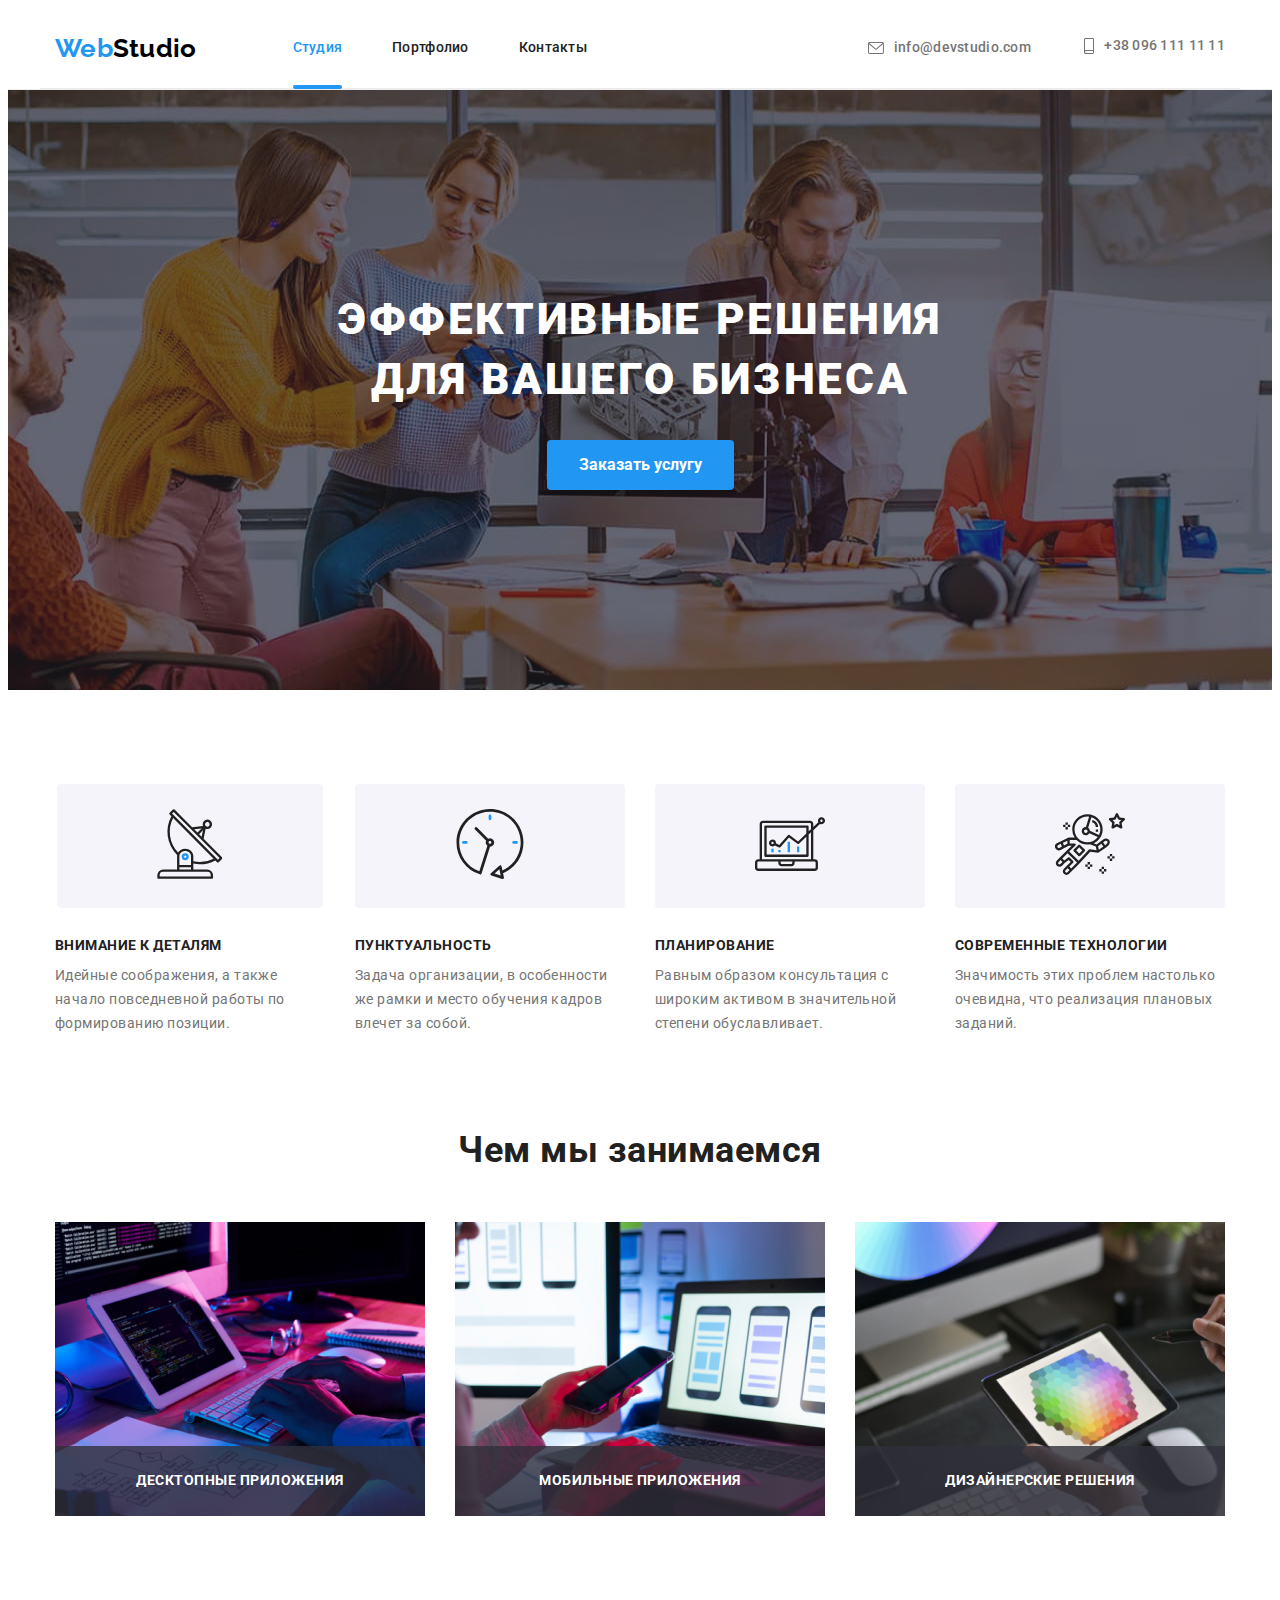
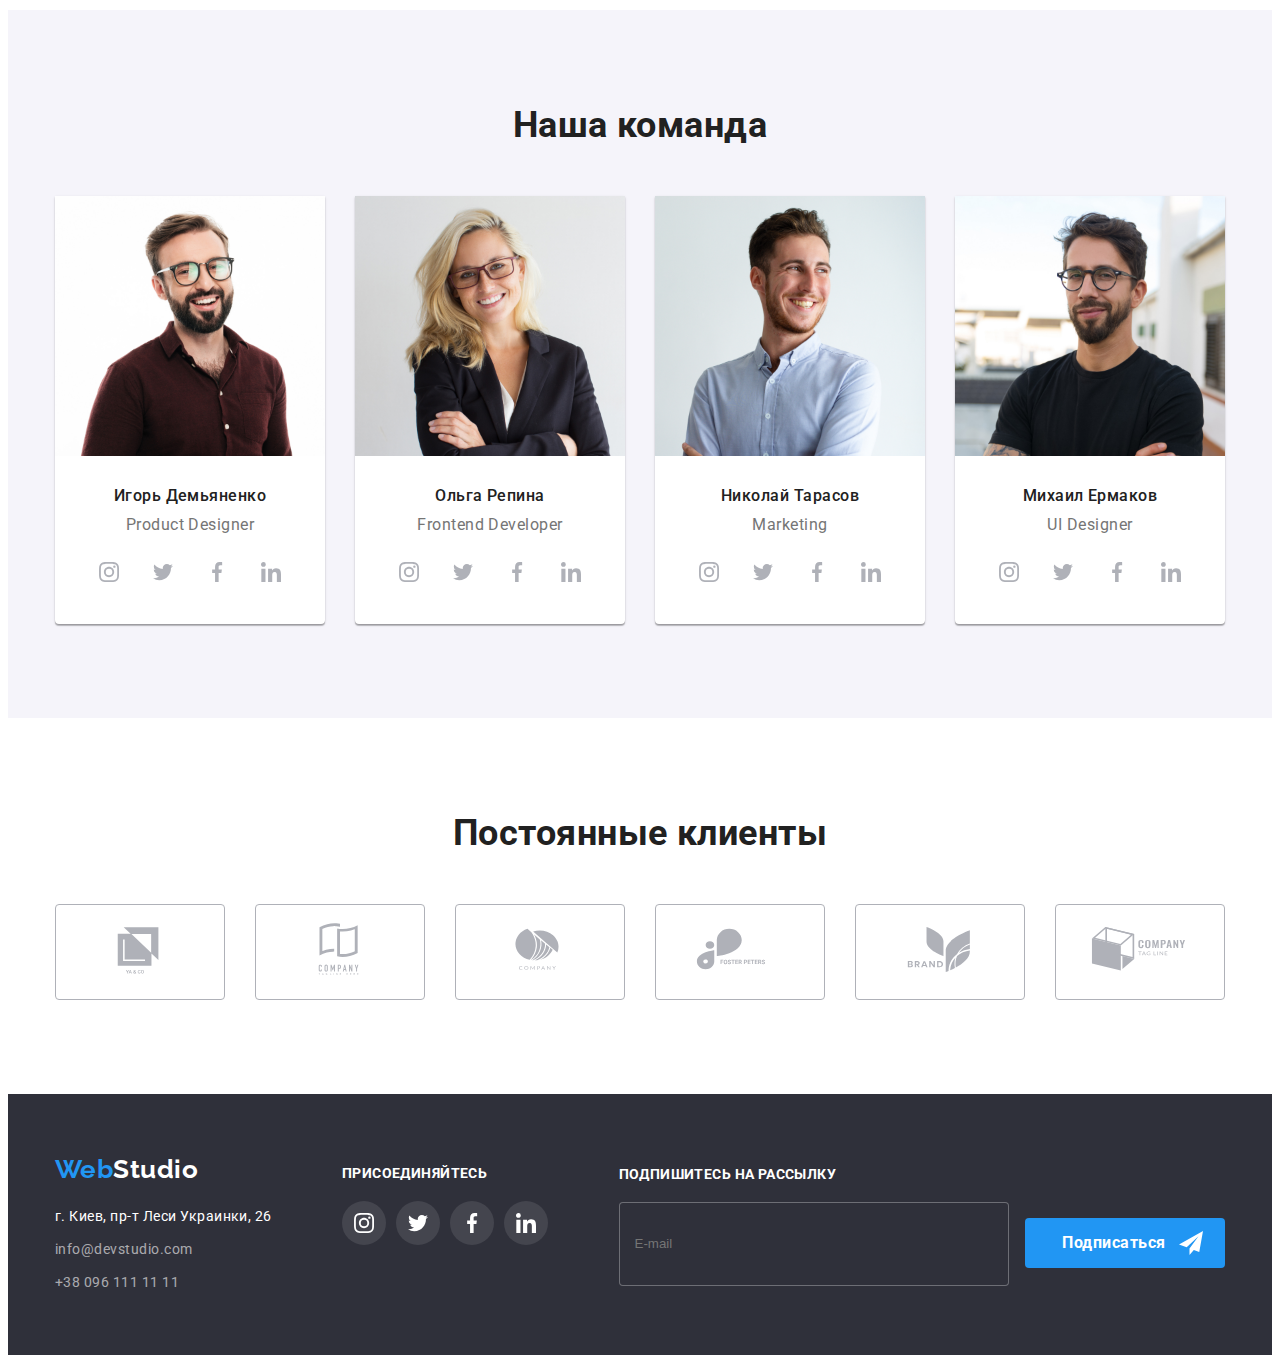
==== index.html @ 2f1fc8c6 "hw" ====
<!DOCTYPE html>
<html lang="ru">
<head>
    <meta charset="UTF-8">
    <meta http-equiv="X-UA-Compatible" content="IE=edge">
    <meta name="viewport" content="width=device-width, initial-scale=1.0">
    <link rel="preconnect" href="https://fonts.googleapis.com">
    <link rel="preconnect" href="https://fonts.gstatic.com" crossorigin>
    <link
        href="https://fonts.googleapis.com/css2?family=Raleway:wght@700&family=Roboto:wght@400;500;700;900&display=swap"
        rel="stylesheet">
    <link rel="stylesheet" href="https://cdnjs.cloudflare.com/ajax/libs/modern-normalize/1.1.0/modern-normalize.min.css"
        integrity="sha512-wpPYUAdjBVSE4KJnH1VR1HeZfpl1ub8YT/NKx4PuQ5NmX2tKuGu6U/JRp5y+Y8XG2tV+wKQpNHVUX03MfMFn9Q=="
        crossorigin="anonymous" referrerpolicy="no-referrer" />
    <!--<link rel="stylesheet" href="./styles.css/styles.css">-->
    <link rel="stylesheet" href="./css/main.min.css">
    <title>Главная</title>
</head>

<!--ВЕРХНЯЯ ЛИНИЯ-->
<body class="body">
<header class="header">
    <div class="header container">
        <nav class="nav">
            <a class="logo logo--header" href="./index.html">
                <span class="logo__top-left">Web</span>
                <span class="logo__top-right">Studio</span>
            </a>
            <ul class="list-navi list">
                <li class="list-navi__item">
                    <a class="list-navi__data link current" href="./index.html">Студия</a>
                </li>
                <li class="list-navi__item">
                    <a class="list-navi__data link" href="./portfolio.html">Портфолио</a>
                </li>
                <li class="list-navi__item">
                    <a class="list-navi__data link" href="#">Контакты</a>
                </li>
            </ul>
        </nav>
        <ul class="list contactslist">
            <li class="contacts-item">
                <a class="contacts__link" href="mailto:info@devstudio.com">
                    <svg class="contacts__icon" width="16px" height="12px">
                    <use href="./image/icons.svg#icon-envelope"></use>
                </svg>
                    info@devstudio.com
                </a>
            </li>
            <li class="contacts-item">
                <a class="contacts__link" href="tel:+380961111111"> 
                    <svg class="contacts__icon" width="10px" height="16px">
                        <use href="./image/icons.svg#icon-smartphone"></use>
                    </svg>+38 096 111 11 11</a>
            </li>
        </ul>
    </div>
</header>
<!--ОСНОВНОЙ БЛОК-->
    <main class="main">
        <!--БЛОК-ГЕРОЙ-->
            <section class="section hero">
                <div class="container">
                    <h1 class="hero__title">Эффективные решения <br /> для вашего бизнеса</h1>
                    <button class="hero-btn" type="button" data-modal-open>Заказать услугу</button>
                </div>
            </section>
        <!--БЛОК С ТЕКСТОМ-->
            <section class="section">
                <div class="container features">
                    <h2 class="visually-hidden">Наши сильные стороны</h2>
                    <ul class="list features-list">
                        <li class="features-list__item">
                            <div class="features-list__icon">
                                <svg class="features-list__image" width="65.32px" height="70px">
                                    <use href="./image/icons.svg#icon-satellite">
                                    </use>
                                </svg>
                            </div>
                            <h3 class="features-list__subtitle">Внимание к деталям</h3>
                            <p class="features-list__text">Идейные соображения, а также начало повседневной работы по формированию позиции.</p>
                        </li>
                        <li class="features-list__item">
                            <div class="features-list__icon">
                                <svg class="features-list__image" width="70px" height="70px">
                                    <use href="./image/icons.svg#icon-clock">
                                    </use>
                                </svg>
                            </div>
                            <h3 class="features-list__subtitle">Пунктуальность</h3>
                             <p class="features-list__text">Задача организации, в особенности же рамки и место обучения кадров влечет за собой.</p>
                        </li>
                        <li class="features-list__item">
                            <div class="features-list__icon">
                                <svg class="features-list__image" width="70px" height="70px">
                                    <use href="./image/icons.svg#icon-diagram">
                                    </use>
                                </svg>
                            </div>
                            <h3 class="features-list__subtitle">Планирование</h3>
                            <p class="features-list__text">Равным образом консультация с широким активом в значительной степени обуславливает.</p>
                        </li>
                        <li class="features-list__item">
                            <div class="features-list__icon">
                                <svg class="features-list__image" width="70px" height="70px">
                                    <use href="./image/icons.svg#icon-astronaut">
                                    </use>
                                </svg>
                            </div>
                            <h3 class="features-list__subtitle">Современные технологии</h3>
                            <p class="features-list__text">Значимость этих проблем настолько очевидна, что реализация плановых заданий.</p>
                        </li>
                    </ul>
                </div>
            </section>
            <!--Блок Чем мы занимаемся + Картинки-->
            <section class="companygoals section">
                <div class="container pictures">
                    <h2 class="title">Чем мы занимаемся</h2>
                        <ul class="pictures-list list">
                            <li class="pictures-list__boxes">
                                <img class="pictures-list__image img" src="./image/box1.jpeg" alt="box1" width="370" height="294">
                                 <h3 class="pictures-list__names">
                                    Десктопные приложения
                                 </h3>
                            </li>
                            <li class="pictures-list__boxes">
                                <img  class="ictures-list__image img" src="./image/box2.jpeg" alt="box2" width="370" height="294">
                                <h3 class="pictures-list__names">
                                    Мобильные приложения
                                </h3>
                            </li>
                            <li class="pictures-list__boxes">
                                <img class="ictures-list__image img" src="./image/box3.jpeg" alt="box3" width="370" height="294">
                                <h3 class="pictures-list__names">
                                    Дизайнерские решения
                                </h3>
                            </li>
                        </ul>
                </div>
            </section>
            <!--Наша команда-->
            <section class="section our-team">
                <div class="container">
                    <h2 class="title">Наша команда</h2>
                    <ul class="team list">
                        <li class="team__member">
                            <img src="./image/block2img1.jpeg" alt="block2img1" width="270" height="260">
                            <div class="team__member--info">
                                <h3 class="team__member--name ">Игорь Демьяненко</h3>
                                <p class="team__member--proffesion" lang="en">Product Designer</p>
                                <ul class="socials">
                                    <li class="socials__logos">
                                        <a class="socials__link" href="">
                                            <svg class="socials__icon" width="20px" height="20px">
                                                <use href="./image/icons.svg#icon-instagram">
                                                </use>
                                            </svg>
                                        </a>
                                    </li>
                                    <li class="socials__logos">
                                        <a class="socials__link" href="">
                                            <svg class="socials__icon" width="20px" height="20px">
                                                <use href="./image/icons.svg#icon-twitter">
                                                </use>
                                            </svg>
                                        </a>
                                    </li>
                                    <li class="socials__logos">
                                        <a class="socials__link" href="">
                                            <svg class="socials__icon" width="20px" height="20px">
                                                <use href="./image/icons.svg#icon-facebook">
                                                </use>
                                            </svg>
                                        </a>
                                    </li>
                                    <li class="socials__logos">
                                        <a class="socials__link" href="">
                                            <svg class="socials__icon" width="20px" height="20px">
                                                <use href="./image/icons.svg#icon-linkedin">
                                                </use>
                                            </svg>
                                        </a>
                                    </li>
                                </ul>
                            </div>
                        </li>
                        <li class="team__member">
                            <img src="./image/block2img2.jpeg" alt="block2img2" width="270" height="260">
                            <div class="team__member--info">
                                <h3 class="team__member--name ">Ольга Репина</h3>
                                <p class="team__member--proffesion" lang="en">Frontend Developer</p>
                                <ul class="socials">
                                    <li class="socials__logos">
                                        <a class="socials__link" href="">
                                            <svg class="socials__icon" width="20px" height="20px">
                                                <use href="./image/icons.svg#icon-instagram">
                                                </use>
                                            </svg>
                                        </a>
                                    </li>
                                    <li class="socials__logos">
                                        <a class="socials__link" href="">
                                            <svg class="socials__icon" width="20px" height="20px">
                                                <use href="./image/icons.svg#icon-twitter">
                                                </use>
                                            </svg>
                                        </a>
                                    </li>
                                    <li class="socials__logos">
                                        <a class="socials__link" href="">
                                            <svg class="socials__icon" width="20px" height="20px">
                                                <use href="./image/icons.svg#icon-facebook">
                                                </use>
                                            </svg>
                                        </a>
                                    </li>
                                    <li class="socials__logos">
                                        <a class="socials__link" href="">
                                            <svg class="socials__icon" width="20px" height="20px">
                                                <use href="./image/icons.svg#icon-linkedin">
                                                </use>
                                            </svg>
                                        </a>
                                    </li>
                                </ul>
                            </div>
                        </li>
                        <li class="team__member">
                            <img src="./image/block2img3.jpeg" alt="block2img3" width="270" height="260">
                            <div class="team__member--info">
                                <h3 class="team__member--name">Николай Тарасов</h3>
                                <p class="team__member--proffesion" lang="en">Marketing</p>
                                <ul class="socials">
                                    <li class="socials__logos">
                                        <a class="socials__link" href="">
                                            <svg class="socials__icon" width="20px" height="20px">
                                                <use href="./image/icons.svg#icon-instagram">
                                                </use>
                                            </svg>
                                        </a>
                                    </li>
                                    <li class="socials__logos">
                                        <a class="socials__link" href="">
                                            <svg class="socials__icon" width="20px" height="20px">
                                                <use href="./image/icons.svg#icon-twitter">
                                                </use>
                                            </svg>
                                        </a>
                                    </li>
                                    <li class="socials__logos">
                                        <a class="socials__link" href="">
                                            <svg class="socials__icon" width="20px" height="20px">
                                                <use href="./image/icons.svg#icon-facebook">
                                                </use>
                                            </svg>
                                        </a>
                                    </li>
                                    <li class="socials__logos">
                                        <a class="socials__link" href="">
                                            <svg class="socials__icon" width="20px" height="20px">
                                                <use href="./image/icons.svg#icon-linkedin">
                                                </use>
                                            </svg>
                                        </a>
                                    </li>
                                </ul>
                            </div>
                        </li>
                        <li class="team__member">
                            <img src="./image/block2img4.jpeg" alt="block2img4" width="270" height="260">
                            <div class="team__member--info">
                                <h3 class="team__member--name ">Михаил Ермаков</h3>
                                <p class="team__member--proffesion" lang="en">UI Designer</p>
                                <ul class="socials">
                                    <li class="socials__logos">
                                        <a class="socials__link" href="">
                                            <svg class="socials__icon" width="20px" height="20px">
                                                <use href="./image/icons.svg#icon-instagram">
                                                </use>
                                            </svg>
                                        </a>
                                    </li>
                                    <li class="socials__logos">
                                        <a class="socials__link" href="">
                                            <svg class="socials__icon" width="20px" height="20px">
                                                <use href="./image/icons.svg#icon-twitter">
                                                </use>
                                            </svg>
                                        </a>
                                    </li>
                                    <li class="socials__logos">
                                        <a class="socials__link" href="">
                                            <svg class="socials__icon" width="20px" height="20px">
                                                <use href="./image/icons.svg#icon-facebook">
                                                </use>
                                            </svg>
                                        </a>
                                    </li>
                                    <li class="socials__logos">
                                        <a class="socials__link" href="">
                                            <svg class="socials__icon" width="20px" height="20px">
                                                <use href="./image/icons.svg#icon-linkedin">
                                                </use>
                                            </svg>
                                        </a>
                                    </li>
                                </ul>
                            </div>
                        </li>
                    </ul>
                </div>
            </section>
            <!--ЛОГО-НАШИ КЛИЕНТЫ-->
            <section class="section our-clients">
                <div class="container">
                    <h2 class="title">Постоянные клиенты</h2>
                    <ul class="clients">
                        <li class="clients__logo">
                            <a class="clients__link" href="">
                                <svg class="clients__logo--item" width="106px" height="60px">
                                    <use href="./image/icons.svg#icon-client1"></use>
                                </svg>
                            </a>
                        </li>
                        <li class="clients__logo">
                            <a class="clients__link" href="">
                                <svg class="clients__logo--item" width="106px" height="60px">
                                    <use href="./image/icons.svg#icon-client2"></use>
                                </svg>
                            </a>
                        </li>
                        <li class="clients__logo">
                            <a class="clients__link" href="">
                                <svg class="clients__logo--item" width="106px" height="60px">
                                    <use href="./image/icons.svg#icon-client3"></use>
                                </svg>
                            </a>
                        </li>
                        <li class="clients__logo">
                            <a class="clients__link" href="">
                                <svg class="clients__logo--item" width="106px" height="60px">
                                    <use href="./image/icons.svg#icon-client4"></use>
                                </svg>
                            </a>
                        </li>
                        <li class="clients__logo">
                            <a class="clients__link" href="">
                                <svg class="clients__logo--item" width="106px" height="60px">
                                    <use href="./image/icons.svg#icon-client5"></use>
                                </svg>
                            </a>
                        </li>
                        <li class="clients__logo">
                            <a class="clients__link" href="">
                                <svg class="clients__logo--item" width="106px" height="60px">
                                    <use href="./image/icons.svg#icon-client6"></use>
                                </svg>
                            </a>
                        </li>
                </div>

            </section>
    </main>
    <!--ПОДВАЛ-->
    <footer class="footer">
        <div class="footer-container container">
            <div class="footer-logo">
                <a class="link footerlogo" href="./index.html"> <span class="footerlogo--left">Web</span><span
                        class="footerlogo--right">Studio</span></a>
                <address class="address">
                        <p class="address__name">г. Киев, пр-т Леси Украинки, 26</p>
                        <ul class="footer__contatcs list">
                            <li class="footer__contatcs--data">
                                <a class="footer__contatcs--details" href="mailto:info@devstudio.com">info@devstudio.com</a>
                            </li>
                            <li class="footer__contatcs--data">
                                <a class="footer__contatcs--details" href="tel:+380961111111">+38 096 111 11 11</a>
                            </li>
                        </ul>
                </address>
            </div>
            <div class="footer-icons">
                <p class="footer-phrase">присоединяйтесь</p>
                <ul class="footer-socials list">
                    <li class="footer-socials__logo">
                        <a class="footer-socials__link" href="">
                            <svg class="footer-socials__icon" width="20px" height="20px">
                                <use href="./image/icons.svg#icon-instagram"></use>
                            </svg>
                        </a>
                    </li>
                    <li class="footer-socials__logo">
                        <a class="footer-socials__link" href="">
                            <svg class="footer-socials__icon" width="20px" height="20px">
                                <use href="./image/icons.svg#icon-twitter"></use>
                            </svg>
                        </a>
                    </li>
                    <li class="footer-socials__logo">
                        <a class="footer-socials__link" href="">
                            <svg class="footer-socials__icon" width="20px" height="20px">
                                <use href="./image/icons.svg#icon-facebook"></use>
                            </svg>
                        </a>
                    </li>
                    <li class="footer-socials__logo">
                        <a class="footer-socials__link" href="">
                            <svg class="footer-socials__icon" width="20px" height="20px">
                                <use href="./image/icons.svg#icon-linkedin"></use>
                            </svg>
                        </a>
                    </li>
                </ul>
            </div>
            <div class="subscribe">
                <p class="subsribe__slogan">Подпишитесь на рассылку</p>
                <form class="subscibe__form">
                    <label for="email"></label>
                    <input class="footer-email-subscribe" type="email" name="email" id="email" autocomplete="off" placeholder="E-mail">
                    <button type="submit" class="sbmt-button">
                        <svg class="subscire-logo" width="24" height="24">
                            <use href="./image/icons.svg#icon-icon-send"></use>
                        </svg>Подписаться</button>
                </form>
            </div>
        </div>
        <div class="backdrop is-hidden" data-modal>
            <div class="modal">
                <button class="modal-close-button" type="button" data-modal-close>
                    <svg class="modal-close-icon" width="11px" height="11px">
                        <use href="./image/icons.svg#icon-icon-close"></use>
                    </svg>
                </button>
                <p class="modal-slogan">Оставьте свои данные, мы вам перезвоним</p>
                <form class="modal-form">
                    <div class="label-field">
                        <label class="modal-label" for="name">Имя</label>
                        <input class="input" type="text" name="name" id="name" placeholder=" " autocomplete="off">
                        <svg class="modal-icon" width="18" height="18">
                            <use href="./image/icons.svg#icon-person"></use>
                        </svg>
                    </div>
                    <div class="label-field">
                        <label class="modal-label" for="tel">Телефон</label>
                        <input class="input" type="tel" name="tel" id="tel" autocomplete="off" placeholder=" ">
                        <svg class="modal-icon" width="18" height="18">
                            <use href="./image/icons.svg#icon-phone"></use>
                        </svg>
                    </div>
                    <div class="label-field">
                        <label class="modal-label" for="e-mail">Почта</label>
                        <input class="input" type="email" name="email" id="e-mail" autocomplete="off" placeholder=" ">
                        <svg class="modal-icon" width="18" height="18">
                            <use href="./image/icons.svg#icon-email"></use>
                        </svg>
                    </div>
                    <div class="label-field">
                        <label class="modal-label" for="modal-comment">Комментарий</label>
                        <textarea class="textarea" name="modal-comment" id="modal-comment" cols="30" rows="10"
                            placeholder="Введите текст"></textarea>
                    </div>
                </form>
                <form class="checkbox-form">
                    <div class="checkbox-modal">
                        <label class="checkbox-label">
                            <input class="checkbox" type="checkbox" name="policy" value="agreed">
                            <span class="checkbox-icon"></span>
                            Соглашаюсь с рассылкой и принимаю 
                            <a class="policy-link" href="./index.html">Условия договора</a>
                        </label>
                    </div>
                </form>
                    <button class="modal-btn" type="submit">Отправить</button>
            </div>
        </div>
    </footer>
    <script src="./js/modal.js"></script>
</body>
</html>
---- styles.css/styles.css ----
/* ВЕРХНЯЯ ЛИНИЯУ*/


/*БЛОК-ГЕРОЙ*/


/* -- БЛОК С ТЕКСТОМ --*/


/* Блок Чем мы занимаемся+Картинки-  */



/* Наша команда  */

/* ЛОГО-НАШИ КЛИЕНТЫ*/

/* ПОДВАЛ  */



/*  ПОРТФОЛИО  */
---- css/main.min.css ----
:root{--main-back-color: #FFFFFF;--main-text-color: #757575;--title-text-color: #212121;--button-text-color: #212121;--button-hover-color: #2196F3;--top-logo-color-left: #2196F3;--top-logo-color-right: #000000;--bottomlogo-color-left: #2196F3;--bottomlogo-color-right: #FFFFFF;--footer-address-color: #FFFFFF;--address-data-color: rgba(255, 255, 255, 0.6);--block-one-bkc: #2F303A;--button-hover-background: #188CE8;--duration: cubic-bezier(0.4, 0, 0.2, 1);--speed: 250ms}h1,h2,h3,h4,a,ul,p,li{margin:0%}ul{padding-left:0}img{display:block;max-width:100%}nav{padding:0%}.container{width:1200px;margin:0 auto;padding-left:15px;padding-right:15px;box-sizing:border-box}.body{font-family:"Roboto",sans-serif;font-size:16px;letter-spacing:.03em;background-color:var(--main-back-color);color:var(--main-text-color)}.section{padding-top:94px;padding-bottom:94px}.link{text-decoration:none}.list{list-style:none}.image{box-sizing:auto}.visually-hidden{position:absolute;width:1px;height:1px;margin:-1px;border:0;padding:0;white-space:nowrap;clip-path:inset(100%);clip:rect(0 0 0 0);overflow:hidden}.hero-btn{font-family:"Roboto";cursor:pointer;font-weight:700;font-size:16px;line-height:1.88;color:var(--bottomlogo-color-right);background:var(--bottomlogo-color-left);box-shadow:0px 4px 4px rgba(0,0,0,.15);margin:0% auto;display:block;border-radius:4px;padding:10px 32px;border:0;transition:background-color var(--speed) var(--duration),box-shadow var(--speed) var(--duration)}.hero-btn:hover,.hero-btn:focus{background-color:var(--button-hover-background);box-shadow:0px 4px 4px 0px rgba(0,0,0,.15)}.modal-btn{width:200px;font-weight:700;font-family:roboto,sans-serif;font-size:16px;line-height:1.6;letter-spacing:.06em;height:50px;display:flex;justify-content:center;align-items:center;margin:0% auto;padding-top:10px;padding-bottom:10px;cursor:pointer;background-color:var(--button-hover-color);border-radius:4px;border:none;color:#fff;box-shadow:0px 4px 4px 0px rgba(0,0,0,.15);transition:background-color var(--speed) var(--duration),box-shadow var(--speed) var(--duration)}.modal-btn:focus,.modal-btn:hover{background-color:var(--button-hover-background);box-shadow:0px 4px 4px 0px rgba(0,0,0,.25)}.button{font-family:"Roboto";font-weight:500;font-size:16px;line-height:1.6;cursor:pointer;text-align:center;color:var(--button-text-color);background:var(--bottomlogo-color-right);background:#f5f4fa;border-radius:4px;padding:6px 22px;border:rgba(0,0,0,0);transition:color var(--speed) var(--duration),background-color var(--speed) var(--duration),box-shadow var(--speed) var(--duration)}.button:hover,.button:focus{color:var(--bottomlogo-color-right);background-color:var(--top-logo-color-left);box-shadow:0 4px 4px 0 rgba(0,0,0,.25)}.sbmt-button{display:inline-block;position:relative;justify-content:center;font-family:Roboto,sans-serif;font-weight:700;font-size:16px;letter-spacing:.03em;line-height:1.87;cursor:pointer;width:200px;height:50px;border-radius:4px;background-color:#2f303a;color:var(--footer-address-color);border:none;background-color:var(--bottomlogo-color-left);padding-right:29px;padding-top:10px;padding-bottom:10px;padding-right:28px;transition:background-color var(--speed) var(--duration),box-shadow var(--speed) var(--duration)}.sbmt-button:hover,.sbmt-button:focus{background-color:var(--button-hover-background);box-shadow:4px 4px 0px 4px rgba(0,0,0,.15)}.buttonslist{justify-content:center;margin-bottom:50px;display:flex;flex-wrap:wrap;gap:8px}.header{font-size:14px;font-weight:500;line-height:1.14;letter-spacing:.02em;color:var(--title-text-color);border-bottom:1px solid #ececec}.header .container{display:flex;justify-content:space-between;align-items:center}.logo{display:flex;text-decoration:none;font-family:"Raleway";font-weight:700;font-size:26px;line-height:1.19;text-decoration:none}.logo .logo__top-left{color:var(--top-logo-color-left)}.logo .logo__top-right{color:var(--top-logo-color-right)}.logo--header{margin-right:96px}.nav{display:flex;align-items:center}.list-navi{display:flex;align-items:center}.list-navi__data{font-size:14px;font-weight:500;line-height:1.14;letter-spacing:.02em;color:var(--title-text-color);text-decoration:none;padding-top:32px;padding-bottom:32px;transition:color var(--speed) var(--duration)}.list-navi__data:focus,.list-navi__data:hover{color:var(--button-hover-color)}.list-navi__data.current{color:var(--button-hover-color)}.list-navi__data.current::after{content:"";position:absolute;left:0;bottom:-1px;width:100%;border-radius:2px;height:4px;background:var(--top-logo-color-left)}.list-navi__item{justify-content:center;display:flex}.list-navi__item:not(:last-child){position:relative;margin-right:50px}.contacts{display:flex;align-items:center}.contacts-item{display:inline-flex;padding:0;align-items:center;border:none;padding:0%;color:var(--main-text-color)}.contacts-item:not(:last-child){margin-right:50px}.contacts__link{display:inline-flex;align-items:center;font-size:14px;font-weight:500;line-height:1.14;letter-spacing:.02em;color:var(--main-text-color);text-decoration:none;transition:color var(--speed) var(--duration)}.contacts__link:focus,.contacts__link:hover{color:var(--button-hover-color)}.contacts__link:active{color:var(--button-hover-color)}.contacts__icon{border:0;margin-right:10px;margin-left:0;fill:currentColor;border:none;cursor:pointer}.hero{display:flex;background-color:var(--block-one-bkc);justify-content:center;align-items:center;padding-bottom:200px;padding-top:200px;max-width:1600px;background-position:center;margin:0 auto;background-size:cover;background-image:linear-gradient(to right, rgba(47, 48, 58, 0.4), rgba(47, 48, 58, 0.4)),url(../image/hero-bckgr-compressed.jpeg)}.hero__title{font-weight:900;font-size:44px;line-height:1.36;text-align:center;letter-spacing:.06em;text-transform:uppercase;color:var(--main-back-color);margin-bottom:30px}.features-list{display:flex;align-items:center;flex-wrap:wrap;gap:30px}.features-list__item{flex-basis:calc((100% - 90px)/4)}.features-list__icon{display:block;justify-self:center;align-items:center;padding:25px 100px;background-color:#f5f4fa;margin:0 auto;border:0;margin-bottom:30px;border-radius:4px}.features-list__image{border:none;fill:#212121}.title{font-weight:700;font-size:36px;line-height:1.17;text-align:center;color:var(--title-text-color);margin:0 auto;display:block;margin-bottom:50px}.features-list__subtitle{font-weight:700;font-size:14px;line-height:1.14;text-transform:uppercase;color:var(--title-text-color);margin-bottom:10px}.features-list__text{font-weight:400;font-size:14px;line-height:1.71;color:var(--main-text-color);margin:0}.companygoals{padding-top:0}.pictures{margin:0 auto}.pictures-list{display:flex;flex-wrap:wrap;gap:30px}.pictures-list__boxes{display:flex;flex-basis:calc((100% - 60px)/3);position:relative}.pictures-list__names{position:absolute;width:100%;display:flex;align-items:center;justify-content:center;bottom:0;padding-top:27px;padding-bottom:27px;font-weight:700;font-size:14px;line-height:1.14;letter-spacing:0,3em;text-transform:uppercase;background-color:rgba(47,48,58,.8);color:#fff}.container .our-clients{display:block;margin:0;padding:0;box-sizing:border-box}.clients{display:flex;list-style:none;padding:0;flex-wrap:wrap;gap:30px}.clients__logo{display:block;flex-basis:calc((100% - 150px)/6);border:none}.clients__link{display:block;box-sizing:border-box;padding:15px 30px;color:#afb1b8;cursor:pointer;border:1px solid #afb1b8;border-radius:4px;transition:color var(--speed) var(--duration),fill var(--speed) var(--duration),border var(--speed) var(--duration)}.clients__link:hover,.clients__link:focus{color:#2196f3;fill:#2196f3;border:1px solid #2196f3}.clients__logo--item{fill:currentColor;border:none;padding:0;margin:0}.clients__logo--item:hover,.clients__logo--item:focus{fill:#2196f3}.our-team{background:#f5f4fa}.team{display:flex;flex-wrap:wrap;gap:30px;justify-content:space-between}.team__member{flex-basis:calc((100% - 90px)/4);box-sizing:border-box;background:#fff;box-shadow:0px 1px 3px rgba(0,0,0,.12),0px 1px 1px rgba(0,0,0,.14),0px 2px 1px rgba(0,0,0,.2);border-radius:0px 0px 4px 4px}.team__member--info{padding-top:30px;padding-bottom:30px}.team__member--name{font-weight:500;font-size:16px;line-height:1.19;text-align:center;color:var(--title-text-color);margin-bottom:10px}.team__member--proffesion{line-height:1.19;text-align:center;color:var(--main-text-color);margin-bottom:16px}.socials{display:flex;align-items:center;justify-content:center;list-style:none;margin:0 auto}.socials__logos:not(:last-child){margin-right:10px}.socials__link{display:flex;width:44px;height:44px;border-radius:50%;justify-content:center;align-items:center;border:none;color:#afb1b8;transition:background-color var(--speed) var(--duration),color var(--speed) var(--duration)}.socials__link:hover,.socials__link:focus{background-color:#188ce8;color:#fff}.socials__icon{fill:currentColor;transition:fill var(--speed) var(--duration)}.socials__icon:hover{fill:#fff}.portfolio{display:flex;flex-wrap:wrap;gap:30px}.portfolio__item{display:block;cursor:pointer;border-bottom:1px solid #eee;flex-basis:calc((100% - 60px)/3);border:0}.portfolio__link{display:block;transition:box-shadow var(--speed) var(--duration)}.portfolio__link:hover,.portfolio__link:focus{box-shadow:1px 4px 6px 0 rgba(0,0,0,.16),0px 4px 4px 0 rgba(0,0,0,.06)}.portfolio__thumb{position:relative;overflow:hidden}.project{padding:20px 24px;border-bottom:1px Solid #eee;border-left:1px Solid #eee;border-right:1px Solid #eee}.project__name{font-weight:700;font-size:18px;line-height:2;letter-spacing:.06em;color:var(--title-text-color);padding:0%;margin-bottom:4px;display:block}.project>.project__type{color:var(--main-text-color)}.project__type{display:inline-block;box-sizing:border-box;padding:0;margin:0 auto;color:var(--main-text-color);line-height:1.88}.portfolio__overlay{position:absolute;top:0;display:flex;align-items:center;padding-left:24px;padding-right:24px;height:100%;font-size:18px;line-height:1.56;letter-spacing:.03em;color:var(--footer-address-color);background-color:rgba(33,150,243,.9);transform:translateY(100%);transition:transform var(--speed) var(--duration)}.portfolio__item .link:hover .portfolio__overlay,.portfolio__item .link:focus .portfolio__overlay{transform:translateY(0)}.footer{background-color:#2f303a}.footer-container{padding-top:60px;padding-bottom:60px;align-items:baseline;position:relative}.footer-container{display:flex}.footer-logo{margin-right:70px;padding:0}.footerlogo{display:inline-block;margin-bottom:20px;font-family:"Raleway";font-weight:700;font-size:26px;line-height:1.19;text-decoration:none}.footerlogo .footerlogo--left{color:var(--bottomlogo-color-left)}.footerlogo .footerlogo--right{color:var(--bottomlogo-color-right)}.address{display:block;font-family:"Roboto";font-style:normal;font-size:14px;line-height:1.71;color:var(--footer-address-color);margin-right:0;padding-right:0}.footer__contatcs--details{font-family:"Roboto";font-style:normal;font-size:14px;line-height:1.71;color:var(--address-data-color);text-decoration:none;transition:color var(--speed) var(--duration)}.footer__contatcs--details:hover,.footer__contatcs--details:focus{color:var(--top-logo-color-left)}.footer__contatcs--data:not(:last-child){margin-bottom:9px}.address__name{margin:0;margin-bottom:9px}.footer-phrase{font-family:Roboto,sans-serif;font-weight:700;font-size:14px;line-height:16px;letter-spacing:.03em;color:#fff;text-transform:uppercase;margin-bottom:20px}.footer-socials{display:flex}.footer-socials__logo{display:flex;justify-content:center;align-items:center;transition:fill var(--speed) var(--duration)}.footer-socials__logo:not(:last-child){margin-right:10px;padding:0;border:none}.footer-socials__link{display:flex;justify-content:center;align-items:center;width:44px;height:44px;border:none;padding:0;margin:0;color:#fff;border-radius:50%;background-color:rgba(255,255,255,.1);transition:background-color var(--speed) var(--duration)}.footer-socials__link:hover,.footer-socials__link:focus{background-color:#2196f3;fill:#2196f3}.footer-socials__icon{fill:currentColor}.subscribe{display:inline-block;position:absolute;right:15px;top:72px}.subsribe__slogan{font-family:Roboto,sans-serif;font-weight:700;font-size:14px;line-height:16px;letter-spacing:.03em;color:#fff;text-transform:uppercase;margin-bottom:20px}.subscibe__form{display:block}.footer-email-subscribe{display:inline-block;height:50px;width:358px;border:1px solid rgba(255,255,255,.3);border-radius:4px;background-color:#2f303a;color:rgba(255,255,255,.6);padding:16px 15px;margin-right:12px}.subscire-logo{position:absolute;right:10px;top:50%;transform:translate(-50%, -50%);fill:var(--footer-address-color)}.backdrop{position:fixed;top:0;left:0;width:100%;height:100%;z-index:1;background-color:rgba(0,0,0,.2);opacity:1;transition:opacity 250ms cubic-bezier(0.4, 0, 0.2, 1)}.backdrop.is-hidden{visibility:hidden;opacity:0;pointer-events:none}.modal{position:absolute;top:50%;left:50%;transform:translate(-50%, -50%);min-width:528px;min-height:581px;background-color:var(--main-back-color);box-shadow:0px 1px 3px rgba(0,0,0,.12),0px 1px 1px rgba(0,0,0,.14),0px 2px 1px rgba(0,0,0,.2);border-radius:4px;transform:translate(-50%, -50%) scale(1);transition:transform var(--speed) var(--duration);padding:40px}.modal-close-button{position:absolute;display:flex;align-items:center;justify-content:center;top:8px;right:8px;width:30px;height:30px;border:1px solid rgba(0,0,0,.1);border-radius:50%;fill:#000;background-color:var(--main-back-color);cursor:pointer;transition:box-shadow var(--speed) var(--duration),fill var(--speed) var(--duration)}.modal-close-button:hover,.modal-close-button:focus{box-shadow:0px 2px 2px rgba(0,0,0,.15);fill:var(--button-hover-background)}.modal-form{display:flex;flex-direction:column;margin-bottom:20px}.label-field{display:flex;flex-direction:column;padding:0;position:relative}.label-field:not(:last-child){margin-bottom:28px}.modal-slogan{display:block;padding:0;font-family:Roboto,sans-serif;font-weight:700;font-style:bold;font-size:20px;line-height:1.15;letter-spacing:.03em;color:var(--button-text-color);margin-bottom:30px;text-align:center}.input{height:40px;width:100%;font-family:Roboto,sans-serif;font-style:normal;border:1px solid rgba(33,33,33,.2);border-radius:4px;padding-left:42px}.label-field:focus-within>.modal-icon{fill:#2196f3}.input:focus,.textarea:focus{border:1px solid var(--button-hover-color);outline:none}.modal-icon{position:absolute;left:12px;top:50%;transform:translateY(-50%)}.modal-label{position:absolute;top:-20px;left:0;font-size:12px;line-height:14px;line-height:100%;letter-spacing:1%;color:#757575}.textarea{height:120px;width:100%;resize:none;padding:16px 12px;border:1px solid rgba(33,33,33,.2);border-radius:4px;font-size:12px;line-height:1.17;letter-spacing:.01em;color:rgba(117,117,117,.5)}.reg textarea::placeholder{color:rgba(117,117,117,.5)}.policy-link{color:var(--button-hover-color);display:block}.policy-link:hover,.policy-link:focus{text-decoration:none}.policy-label{text-align:uppercase;font-family:roboto,sans-serif;font-style:14px;line-height:1.7;letter-spacing:.03em;color:var(--main-text-color)}.checkbox-form{display:flex;margin-bottom:30px;justify-content:center}.checkbox-label{display:flex;align-items:center;font-family:roboto,sans-serif;font-size:14px;line-height:1.7;letter-spacing:.03em}.checkbox{display:block;position:absolute;width:1px;height:1px;margin:-1px;border:0;padding:0;white-space:nowrap;clip-path:inset(100%);clip:rect(0 0 0 0);overflow:hidden}.checkbox-icon{display:inline-block;width:16px;height:15px;border:2px solid #2a2a2a;border-radius:2px;margin-right:7px}.checkbox:checked+.checkbox-icon{border-color:#2196f3;background-color:#2196f3;background-image:url(../image/check.svg);background-size:contain;background-origin:border-box}.checkbox:focus+.checkbox-icon{border:2px solid #2196f3}/*# sourceMappingURL=main.min.css.map */
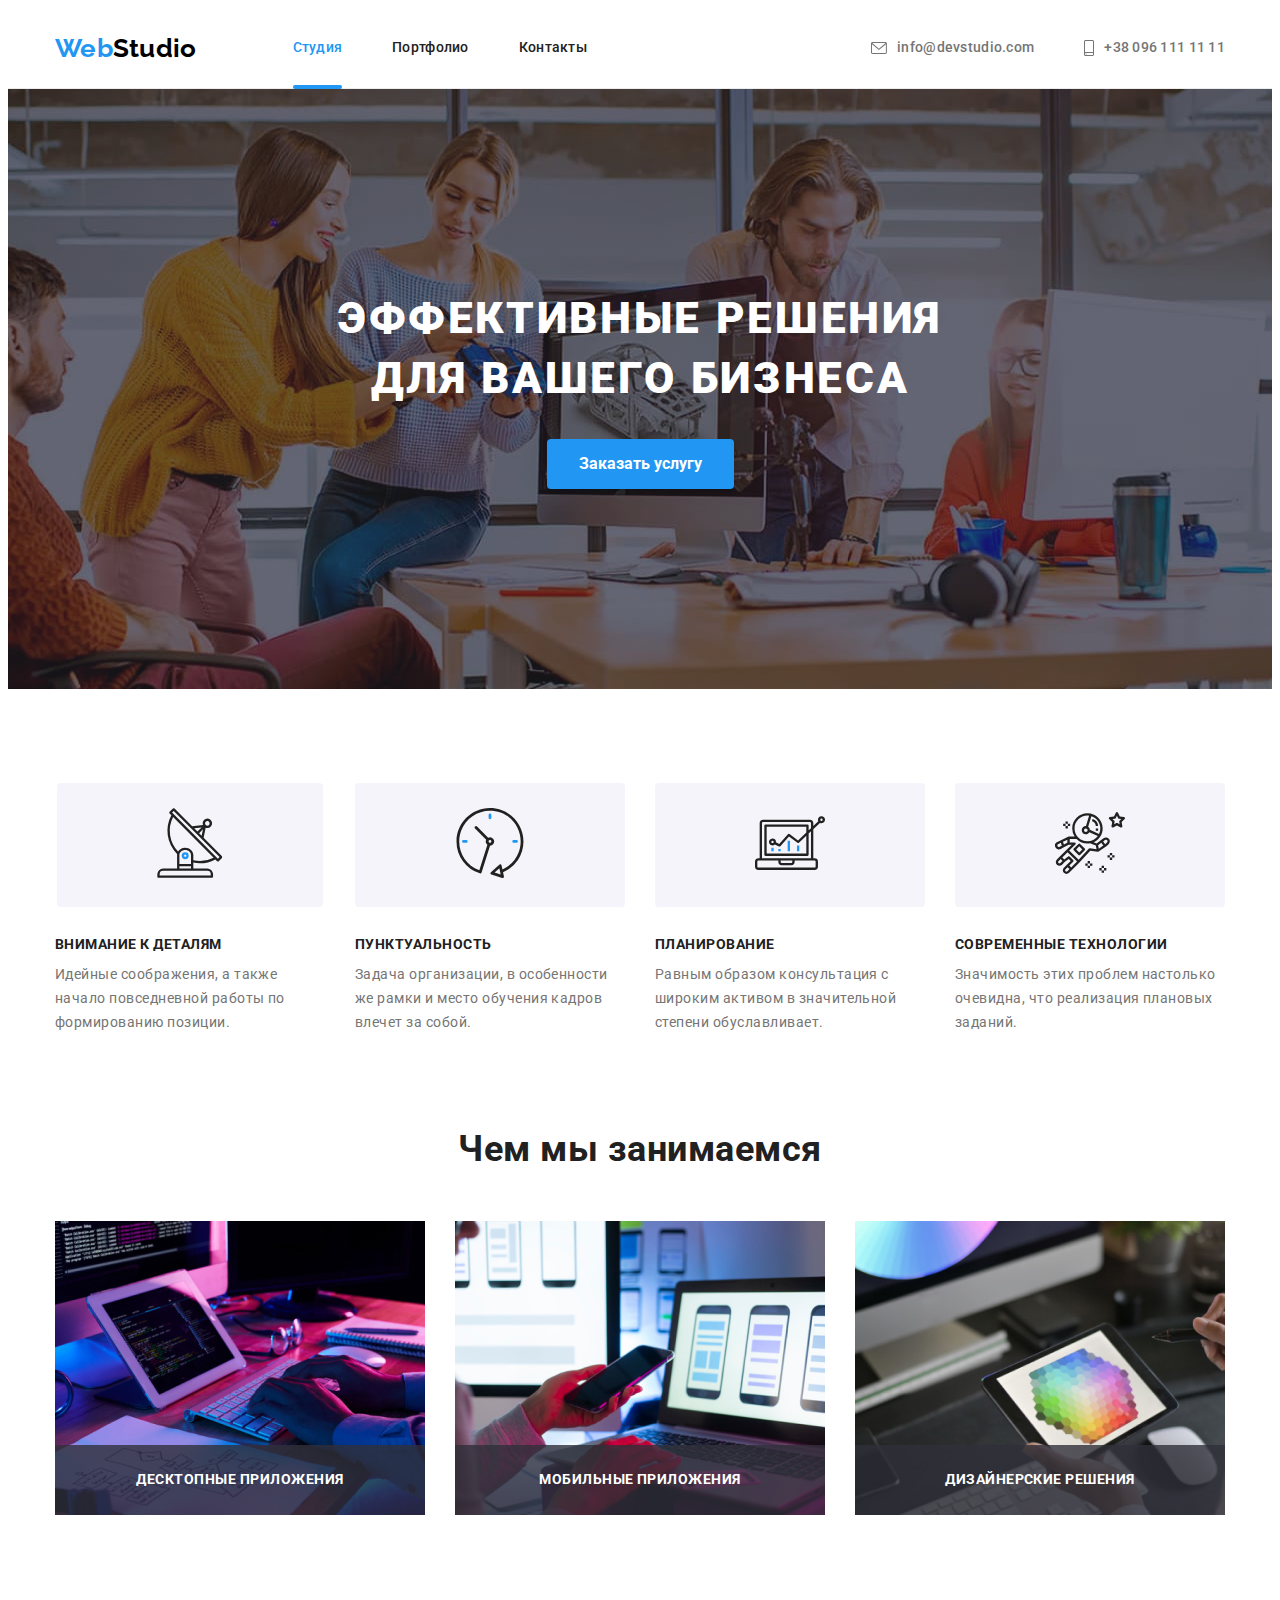
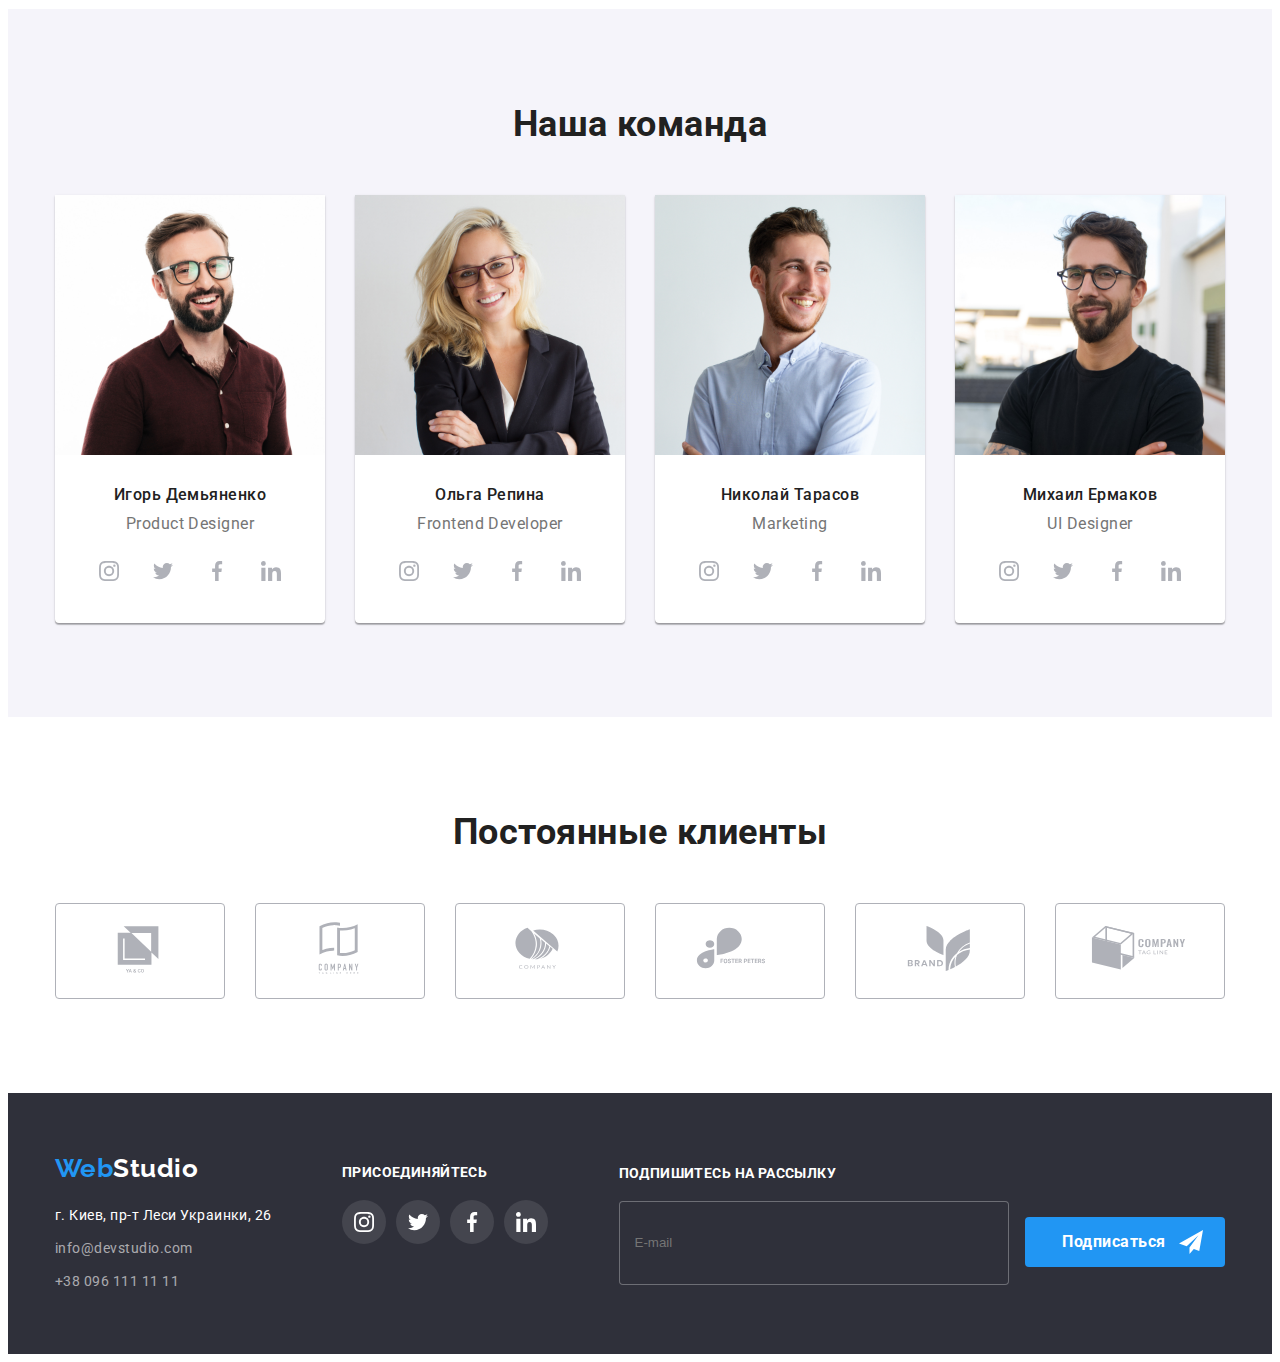
==== commit c0e1e8b2: "HW - revised" ====
--- a/index.html
+++ b/index.html
@@ -20,7 +20,7 @@
 <!--ВЕРХНЯЯ ЛИНИЯ-->
 <body class="body">
 <header class="header">
-    <div class="header container">
+    <div class="container">
         <nav class="nav">
             <a class="logo logo--header" href="./index.html">
                 <span class="logo__top-left">Web</span>
@@ -28,7 +28,7 @@
             </a>
             <ul class="list-navi list">
                 <li class="list-navi__item">
-                    <a class="list-navi__data link current" href="./index.html">Студия</a>
+                    <a class="list-navi__data link list-navi__data--current" href="./index.html">Студия</a>
                 </li>
                 <li class="list-navi__item">
                     <a class="list-navi__data link" href="./portfolio.html">Портфолио</a>
@@ -38,8 +38,8 @@
                 </li>
             </ul>
         </nav>
-        <ul class="list contactslist">
-            <li class="contacts-item">
+        <ul class="list contacts__list">
+            <li class="contacts__item">
                 <a class="contacts__link" href="mailto:info@devstudio.com">
                     <svg class="contacts__icon" width="16px" height="12px">
                     <use href="./image/icons.svg#icon-envelope"></use>
@@ -47,7 +47,7 @@
                     info@devstudio.com
                 </a>
             </li>
-            <li class="contacts-item">
+            <li class="contacts__item">
                 <a class="contacts__link" href="tel:+380961111111"> 
                     <svg class="contacts__icon" width="10px" height="16px">
                         <use href="./image/icons.svg#icon-smartphone"></use>
@@ -69,46 +69,46 @@
             <section class="section">
                 <div class="container features">
                     <h2 class="visually-hidden">Наши сильные стороны</h2>
-                    <ul class="list features-list">
-                        <li class="features-list__item">
-                            <div class="features-list__icon">
-                                <svg class="features-list__image" width="65.32px" height="70px">
+                    <ul class="list features__list">
+                        <li class="features__item">
+                            <div class="features__icon">
+                                <svg class="features__image" width="65.32px" height="70px">
                                     <use href="./image/icons.svg#icon-satellite">
                                     </use>
                                 </svg>
                             </div>
-                            <h3 class="features-list__subtitle">Внимание к деталям</h3>
-                            <p class="features-list__text">Идейные соображения, а также начало повседневной работы по формированию позиции.</p>
-                        </li>
-                        <li class="features-list__item">
-                            <div class="features-list__icon">
-                                <svg class="features-list__image" width="70px" height="70px">
+                            <h3 class="features__subtitle">Внимание к деталям</h3>
+                            <p class="features__text">Идейные соображения, а также начало повседневной работы по формированию позиции.</p>
+                        </li>
+                        <li class="features__item">
+                            <div class="features__icon">
+                                <svg class="features__image" width="70px" height="70px">
                                     <use href="./image/icons.svg#icon-clock">
                                     </use>
                                 </svg>
                             </div>
-                            <h3 class="features-list__subtitle">Пунктуальность</h3>
-                             <p class="features-list__text">Задача организации, в особенности же рамки и место обучения кадров влечет за собой.</p>
-                        </li>
-                        <li class="features-list__item">
-                            <div class="features-list__icon">
-                                <svg class="features-list__image" width="70px" height="70px">
+                            <h3 class="features__subtitle">Пунктуальность</h3>
+                             <p class="features__text">Задача организации, в особенности же рамки и место обучения кадров влечет за собой.</p>
+                        </li>
+                        <li class="features__item">
+                            <div class="features__icon">
+                                <svg class="features__image" width="70px" height="70px">
                                     <use href="./image/icons.svg#icon-diagram">
                                     </use>
                                 </svg>
                             </div>
-                            <h3 class="features-list__subtitle">Планирование</h3>
-                            <p class="features-list__text">Равным образом консультация с широким активом в значительной степени обуславливает.</p>
-                        </li>
-                        <li class="features-list__item">
-                            <div class="features-list__icon">
-                                <svg class="features-list__image" width="70px" height="70px">
+                            <h3 class="features__subtitle">Планирование</h3>
+                            <p class="features__text">Равным образом консультация с широким активом в значительной степени обуславливает.</p>
+                        </li>
+                        <li class="features__item">
+                            <div class="features__icon">
+                                <svg class="features__image" width="70px" height="70px">
                                     <use href="./image/icons.svg#icon-astronaut">
                                     </use>
                                 </svg>
                             </div>
-                            <h3 class="features-list__subtitle">Современные технологии</h3>
-                            <p class="features-list__text">Значимость этих проблем настолько очевидна, что реализация плановых заданий.</p>
+                            <h3 class="features__subtitle">Современные технологии</h3>
+                            <p class="features__text">Значимость этих проблем настолько очевидна, что реализация плановых заданий.</p>
                         </li>
                     </ul>
                 </div>
@@ -117,22 +117,22 @@
             <section class="companygoals section">
                 <div class="container pictures">
                     <h2 class="title">Чем мы занимаемся</h2>
-                        <ul class="pictures-list list">
-                            <li class="pictures-list__boxes">
-                                <img class="pictures-list__image img" src="./image/box1.jpeg" alt="box1" width="370" height="294">
-                                 <h3 class="pictures-list__names">
+                        <ul class="pictures__list list">
+                            <li class="pictures__boxes">
+                                <img class="pictures__image img" src="./image/box1.jpeg" alt="box1" width="370" height="294">
+                                 <h3 class="pictures__names">
                                     Десктопные приложения
                                  </h3>
                             </li>
-                            <li class="pictures-list__boxes">
-                                <img  class="ictures-list__image img" src="./image/box2.jpeg" alt="box2" width="370" height="294">
-                                <h3 class="pictures-list__names">
+                            <li class="pictures__boxes">
+                                <img  class=" pictures__image img" src="./image/box2.jpeg" alt="box2" width="370" height="294">
+                                <h3 class="pictures__names">
                                     Мобильные приложения
                                 </h3>
                             </li>
-                            <li class="pictures-list__boxes">
+                            <li class="pictures__boxes">
                                 <img class="ictures-list__image img" src="./image/box3.jpeg" alt="box3" width="370" height="294">
-                                <h3 class="pictures-list__names">
+                                <h3 class="pictures__names">
                                     Дизайнерские решения
                                 </h3>
                             </li>
@@ -146,9 +146,9 @@
                     <ul class="team list">
                         <li class="team__member">
                             <img src="./image/block2img1.jpeg" alt="block2img1" width="270" height="260">
-                            <div class="team__member--info">
-                                <h3 class="team__member--name ">Игорь Демьяненко</h3>
-                                <p class="team__member--proffesion" lang="en">Product Designer</p>
+                            <div class="team__info">
+                                <h3 class="team__name ">Игорь Демьяненко</h3>
+                                <p class="team__proffesion" lang="en">Product Designer</p>
                                 <ul class="socials">
                                     <li class="socials__logos">
                                         <a class="socials__link" href="">
@@ -187,9 +187,9 @@
                         </li>
                         <li class="team__member">
                             <img src="./image/block2img2.jpeg" alt="block2img2" width="270" height="260">
-                            <div class="team__member--info">
-                                <h3 class="team__member--name ">Ольга Репина</h3>
-                                <p class="team__member--proffesion" lang="en">Frontend Developer</p>
+                            <div class="team__info">
+                                <h3 class="team__name ">Ольга Репина</h3>
+                                <p class="team__proffesion" lang="en">Frontend Developer</p>
                                 <ul class="socials">
                                     <li class="socials__logos">
                                         <a class="socials__link" href="">
@@ -228,9 +228,9 @@
                         </li>
                         <li class="team__member">
                             <img src="./image/block2img3.jpeg" alt="block2img3" width="270" height="260">
-                            <div class="team__member--info">
-                                <h3 class="team__member--name">Николай Тарасов</h3>
-                                <p class="team__member--proffesion" lang="en">Marketing</p>
+                            <div class="team__info">
+                                <h3 class="team__name">Николай Тарасов</h3>
+                                <p class="team__proffesion" lang="en">Marketing</p>
                                 <ul class="socials">
                                     <li class="socials__logos">
                                         <a class="socials__link" href="">
@@ -269,9 +269,9 @@
                         </li>
                         <li class="team__member">
                             <img src="./image/block2img4.jpeg" alt="block2img4" width="270" height="260">
-                            <div class="team__member--info">
-                                <h3 class="team__member--name ">Михаил Ермаков</h3>
-                                <p class="team__member--proffesion" lang="en">UI Designer</p>
+                            <div class="team__info">
+                                <h3 class="team__name ">Михаил Ермаков</h3>
+                                <p class="team__proffesion" lang="en">UI Designer</p>
                                 <ul class="socials">
                                     <li class="socials__logos">
                                         <a class="socials__link" href="">
--- a/css/main.min.css
+++ b/css/main.min.css
@@ -1 +1 @@
-:root{--main-back-color: #FFFFFF;--main-text-color: #757575;--title-text-color: #212121;--button-text-color: #212121;--button-hover-color: #2196F3;--top-logo-color-left: #2196F3;--top-logo-color-right: #000000;--bottomlogo-color-left: #2196F3;--bottomlogo-color-right: #FFFFFF;--footer-address-color: #FFFFFF;--address-data-color: rgba(255, 255, 255, 0.6);--block-one-bkc: #2F303A;--button-hover-background: #188CE8;--duration: cubic-bezier(0.4, 0, 0.2, 1);--speed: 250ms}h1,h2,h3,h4,a,ul,p,li{margin:0%}ul{padding-left:0}img{display:block;max-width:100%}nav{padding:0%}.container{width:1200px;margin:0 auto;padding-left:15px;padding-right:15px;box-sizing:border-box}.body{font-family:"Roboto",sans-serif;font-size:16px;letter-spacing:.03em;background-color:var(--main-back-color);color:var(--main-text-color)}.section{padding-top:94px;padding-bottom:94px}.link{text-decoration:none}.list{list-style:none}.image{box-sizing:auto}.visually-hidden{position:absolute;width:1px;height:1px;margin:-1px;border:0;padding:0;white-space:nowrap;clip-path:inset(100%);clip:rect(0 0 0 0);overflow:hidden}.hero-btn{font-family:"Roboto";cursor:pointer;font-weight:700;font-size:16px;line-height:1.88;color:var(--bottomlogo-color-right);background:var(--bottomlogo-color-left);box-shadow:0px 4px 4px rgba(0,0,0,.15);margin:0% auto;display:block;border-radius:4px;padding:10px 32px;border:0;transition:background-color var(--speed) var(--duration),box-shadow var(--speed) var(--duration)}.hero-btn:hover,.hero-btn:focus{background-color:var(--button-hover-background);box-shadow:0px 4px 4px 0px rgba(0,0,0,.15)}.modal-btn{width:200px;font-weight:700;font-family:roboto,sans-serif;font-size:16px;line-height:1.6;letter-spacing:.06em;height:50px;display:flex;justify-content:center;align-items:center;margin:0% auto;padding-top:10px;padding-bottom:10px;cursor:pointer;background-color:var(--button-hover-color);border-radius:4px;border:none;color:#fff;box-shadow:0px 4px 4px 0px rgba(0,0,0,.15);transition:background-color var(--speed) var(--duration),box-shadow var(--speed) var(--duration)}.modal-btn:focus,.modal-btn:hover{background-color:var(--button-hover-background);box-shadow:0px 4px 4px 0px rgba(0,0,0,.25)}.button{font-family:"Roboto";font-weight:500;font-size:16px;line-height:1.6;cursor:pointer;text-align:center;color:var(--button-text-color);background:var(--bottomlogo-color-right);background:#f5f4fa;border-radius:4px;padding:6px 22px;border:rgba(0,0,0,0);transition:color var(--speed) var(--duration),background-color var(--speed) var(--duration),box-shadow var(--speed) var(--duration)}.button:hover,.button:focus{color:var(--bottomlogo-color-right);background-color:var(--top-logo-color-left);box-shadow:0 4px 4px 0 rgba(0,0,0,.25)}.sbmt-button{display:inline-block;position:relative;justify-content:center;font-family:Roboto,sans-serif;font-weight:700;font-size:16px;letter-spacing:.03em;line-height:1.87;cursor:pointer;width:200px;height:50px;border-radius:4px;background-color:#2f303a;color:var(--footer-address-color);border:none;background-color:var(--bottomlogo-color-left);padding-right:29px;padding-top:10px;padding-bottom:10px;padding-right:28px;transition:background-color var(--speed) var(--duration),box-shadow var(--speed) var(--duration)}.sbmt-button:hover,.sbmt-button:focus{background-color:var(--button-hover-background);box-shadow:4px 4px 0px 4px rgba(0,0,0,.15)}.buttonslist{justify-content:center;margin-bottom:50px;display:flex;flex-wrap:wrap;gap:8px}.header{font-size:14px;font-weight:500;line-height:1.14;letter-spacing:.02em;color:var(--title-text-color);border-bottom:1px solid #ececec}.header .container{display:flex;justify-content:space-between;align-items:center}.logo{display:flex;text-decoration:none;font-family:"Raleway";font-weight:700;font-size:26px;line-height:1.19;text-decoration:none}.logo .logo__top-left{color:var(--top-logo-color-left)}.logo .logo__top-right{color:var(--top-logo-color-right)}.logo--header{margin-right:96px}.nav{display:flex;align-items:center}.list-navi{display:flex;align-items:center}.list-navi__data{font-size:14px;font-weight:500;line-height:1.14;letter-spacing:.02em;color:var(--title-text-color);text-decoration:none;padding-top:32px;padding-bottom:32px;transition:color var(--speed) var(--duration)}.list-navi__data:focus,.list-navi__data:hover{color:var(--button-hover-color)}.list-navi__data.current{color:var(--button-hover-color)}.list-navi__data.current::after{content:"";position:absolute;left:0;bottom:-1px;width:100%;border-radius:2px;height:4px;background:var(--top-logo-color-left)}.list-navi__item{justify-content:center;display:flex}.list-navi__item:not(:last-child){position:relative;margin-right:50px}.contacts{display:flex;align-items:center}.contacts-item{display:inline-flex;padding:0;align-items:center;border:none;padding:0%;color:var(--main-text-color)}.contacts-item:not(:last-child){margin-right:50px}.contacts__link{display:inline-flex;align-items:center;font-size:14px;font-weight:500;line-height:1.14;letter-spacing:.02em;color:var(--main-text-color);text-decoration:none;transition:color var(--speed) var(--duration)}.contacts__link:focus,.contacts__link:hover{color:var(--button-hover-color)}.contacts__link:active{color:var(--button-hover-color)}.contacts__icon{border:0;margin-right:10px;margin-left:0;fill:currentColor;border:none;cursor:pointer}.hero{display:flex;background-color:var(--block-one-bkc);justify-content:center;align-items:center;padding-bottom:200px;padding-top:200px;max-width:1600px;background-position:center;margin:0 auto;background-size:cover;background-image:linear-gradient(to right, rgba(47, 48, 58, 0.4), rgba(47, 48, 58, 0.4)),url(../image/hero-bckgr-compressed.jpeg)}.hero__title{font-weight:900;font-size:44px;line-height:1.36;text-align:center;letter-spacing:.06em;text-transform:uppercase;color:var(--main-back-color);margin-bottom:30px}.features-list{display:flex;align-items:center;flex-wrap:wrap;gap:30px}.features-list__item{flex-basis:calc((100% - 90px)/4)}.features-list__icon{display:block;justify-self:center;align-items:center;padding:25px 100px;background-color:#f5f4fa;margin:0 auto;border:0;margin-bottom:30px;border-radius:4px}.features-list__image{border:none;fill:#212121}.title{font-weight:700;font-size:36px;line-height:1.17;text-align:center;color:var(--title-text-color);margin:0 auto;display:block;margin-bottom:50px}.features-list__subtitle{font-weight:700;font-size:14px;line-height:1.14;text-transform:uppercase;color:var(--title-text-color);margin-bottom:10px}.features-list__text{font-weight:400;font-size:14px;line-height:1.71;color:var(--main-text-color);margin:0}.companygoals{padding-top:0}.pictures{margin:0 auto}.pictures-list{display:flex;flex-wrap:wrap;gap:30px}.pictures-list__boxes{display:flex;flex-basis:calc((100% - 60px)/3);position:relative}.pictures-list__names{position:absolute;width:100%;display:flex;align-items:center;justify-content:center;bottom:0;padding-top:27px;padding-bottom:27px;font-weight:700;font-size:14px;line-height:1.14;letter-spacing:0,3em;text-transform:uppercase;background-color:rgba(47,48,58,.8);color:#fff}.container .our-clients{display:block;margin:0;padding:0;box-sizing:border-box}.clients{display:flex;list-style:none;padding:0;flex-wrap:wrap;gap:30px}.clients__logo{display:block;flex-basis:calc((100% - 150px)/6);border:none}.clients__link{display:block;box-sizing:border-box;padding:15px 30px;color:#afb1b8;cursor:pointer;border:1px solid #afb1b8;border-radius:4px;transition:color var(--speed) var(--duration),fill var(--speed) var(--duration),border var(--speed) var(--duration)}.clients__link:hover,.clients__link:focus{color:#2196f3;fill:#2196f3;border:1px solid #2196f3}.clients__logo--item{fill:currentColor;border:none;padding:0;margin:0}.clients__logo--item:hover,.clients__logo--item:focus{fill:#2196f3}.our-team{background:#f5f4fa}.team{display:flex;flex-wrap:wrap;gap:30px;justify-content:space-between}.team__member{flex-basis:calc((100% - 90px)/4);box-sizing:border-box;background:#fff;box-shadow:0px 1px 3px rgba(0,0,0,.12),0px 1px 1px rgba(0,0,0,.14),0px 2px 1px rgba(0,0,0,.2);border-radius:0px 0px 4px 4px}.team__member--info{padding-top:30px;padding-bottom:30px}.team__member--name{font-weight:500;font-size:16px;line-height:1.19;text-align:center;color:var(--title-text-color);margin-bottom:10px}.team__member--proffesion{line-height:1.19;text-align:center;color:var(--main-text-color);margin-bottom:16px}.socials{display:flex;align-items:center;justify-content:center;list-style:none;margin:0 auto}.socials__logos:not(:last-child){margin-right:10px}.socials__link{display:flex;width:44px;height:44px;border-radius:50%;justify-content:center;align-items:center;border:none;color:#afb1b8;transition:background-color var(--speed) var(--duration),color var(--speed) var(--duration)}.socials__link:hover,.socials__link:focus{background-color:#188ce8;color:#fff}.socials__icon{fill:currentColor;transition:fill var(--speed) var(--duration)}.socials__icon:hover{fill:#fff}.portfolio{display:flex;flex-wrap:wrap;gap:30px}.portfolio__item{display:block;cursor:pointer;border-bottom:1px solid #eee;flex-basis:calc((100% - 60px)/3);border:0}.portfolio__link{display:block;transition:box-shadow var(--speed) var(--duration)}.portfolio__link:hover,.portfolio__link:focus{box-shadow:1px 4px 6px 0 rgba(0,0,0,.16),0px 4px 4px 0 rgba(0,0,0,.06)}.portfolio__thumb{position:relative;overflow:hidden}.project{padding:20px 24px;border-bottom:1px Solid #eee;border-left:1px Solid #eee;border-right:1px Solid #eee}.project__name{font-weight:700;font-size:18px;line-height:2;letter-spacing:.06em;color:var(--title-text-color);padding:0%;margin-bottom:4px;display:block}.project>.project__type{color:var(--main-text-color)}.project__type{display:inline-block;box-sizing:border-box;padding:0;margin:0 auto;color:var(--main-text-color);line-height:1.88}.portfolio__overlay{position:absolute;top:0;display:flex;align-items:center;padding-left:24px;padding-right:24px;height:100%;font-size:18px;line-height:1.56;letter-spacing:.03em;color:var(--footer-address-color);background-color:rgba(33,150,243,.9);transform:translateY(100%);transition:transform var(--speed) var(--duration)}.portfolio__item .link:hover .portfolio__overlay,.portfolio__item .link:focus .portfolio__overlay{transform:translateY(0)}.footer{background-color:#2f303a}.footer-container{padding-top:60px;padding-bottom:60px;align-items:baseline;position:relative}.footer-container{display:flex}.footer-logo{margin-right:70px;padding:0}.footerlogo{display:inline-block;margin-bottom:20px;font-family:"Raleway";font-weight:700;font-size:26px;line-height:1.19;text-decoration:none}.footerlogo .footerlogo--left{color:var(--bottomlogo-color-left)}.footerlogo .footerlogo--right{color:var(--bottomlogo-color-right)}.address{display:block;font-family:"Roboto";font-style:normal;font-size:14px;line-height:1.71;color:var(--footer-address-color);margin-right:0;padding-right:0}.footer__contatcs--details{font-family:"Roboto";font-style:normal;font-size:14px;line-height:1.71;color:var(--address-data-color);text-decoration:none;transition:color var(--speed) var(--duration)}.footer__contatcs--details:hover,.footer__contatcs--details:focus{color:var(--top-logo-color-left)}.footer__contatcs--data:not(:last-child){margin-bottom:9px}.address__name{margin:0;margin-bottom:9px}.footer-phrase{font-family:Roboto,sans-serif;font-weight:700;font-size:14px;line-height:16px;letter-spacing:.03em;color:#fff;text-transform:uppercase;margin-bottom:20px}.footer-socials{display:flex}.footer-socials__logo{display:flex;justify-content:center;align-items:center;transition:fill var(--speed) var(--duration)}.footer-socials__logo:not(:last-child){margin-right:10px;padding:0;border:none}.footer-socials__link{display:flex;justify-content:center;align-items:center;width:44px;height:44px;border:none;padding:0;margin:0;color:#fff;border-radius:50%;background-color:rgba(255,255,255,.1);transition:background-color var(--speed) var(--duration)}.footer-socials__link:hover,.footer-socials__link:focus{background-color:#2196f3;fill:#2196f3}.footer-socials__icon{fill:currentColor}.subscribe{display:inline-block;position:absolute;right:15px;top:72px}.subsribe__slogan{font-family:Roboto,sans-serif;font-weight:700;font-size:14px;line-height:16px;letter-spacing:.03em;color:#fff;text-transform:uppercase;margin-bottom:20px}.subscibe__form{display:block}.footer-email-subscribe{display:inline-block;height:50px;width:358px;border:1px solid rgba(255,255,255,.3);border-radius:4px;background-color:#2f303a;color:rgba(255,255,255,.6);padding:16px 15px;margin-right:12px}.subscire-logo{position:absolute;right:10px;top:50%;transform:translate(-50%, -50%);fill:var(--footer-address-color)}.backdrop{position:fixed;top:0;left:0;width:100%;height:100%;z-index:1;background-color:rgba(0,0,0,.2);opacity:1;transition:opacity 250ms cubic-bezier(0.4, 0, 0.2, 1)}.backdrop.is-hidden{visibility:hidden;opacity:0;pointer-events:none}.modal{position:absolute;top:50%;left:50%;transform:translate(-50%, -50%);min-width:528px;min-height:581px;background-color:var(--main-back-color);box-shadow:0px 1px 3px rgba(0,0,0,.12),0px 1px 1px rgba(0,0,0,.14),0px 2px 1px rgba(0,0,0,.2);border-radius:4px;transform:translate(-50%, -50%) scale(1);transition:transform var(--speed) var(--duration);padding:40px}.modal-close-button{position:absolute;display:flex;align-items:center;justify-content:center;top:8px;right:8px;width:30px;height:30px;border:1px solid rgba(0,0,0,.1);border-radius:50%;fill:#000;background-color:var(--main-back-color);cursor:pointer;transition:box-shadow var(--speed) var(--duration),fill var(--speed) var(--duration)}.modal-close-button:hover,.modal-close-button:focus{box-shadow:0px 2px 2px rgba(0,0,0,.15);fill:var(--button-hover-background)}.modal-form{display:flex;flex-direction:column;margin-bottom:20px}.label-field{display:flex;flex-direction:column;padding:0;position:relative}.label-field:not(:last-child){margin-bottom:28px}.modal-slogan{display:block;padding:0;font-family:Roboto,sans-serif;font-weight:700;font-style:bold;font-size:20px;line-height:1.15;letter-spacing:.03em;color:var(--button-text-color);margin-bottom:30px;text-align:center}.input{height:40px;width:100%;font-family:Roboto,sans-serif;font-style:normal;border:1px solid rgba(33,33,33,.2);border-radius:4px;padding-left:42px}.label-field:focus-within>.modal-icon{fill:#2196f3}.input:focus,.textarea:focus{border:1px solid var(--button-hover-color);outline:none}.modal-icon{position:absolute;left:12px;top:50%;transform:translateY(-50%)}.modal-label{position:absolute;top:-20px;left:0;font-size:12px;line-height:14px;line-height:100%;letter-spacing:1%;color:#757575}.textarea{height:120px;width:100%;resize:none;padding:16px 12px;border:1px solid rgba(33,33,33,.2);border-radius:4px;font-size:12px;line-height:1.17;letter-spacing:.01em;color:rgba(117,117,117,.5)}.reg textarea::placeholder{color:rgba(117,117,117,.5)}.policy-link{color:var(--button-hover-color);display:block}.policy-link:hover,.policy-link:focus{text-decoration:none}.policy-label{text-align:uppercase;font-family:roboto,sans-serif;font-style:14px;line-height:1.7;letter-spacing:.03em;color:var(--main-text-color)}.checkbox-form{display:flex;margin-bottom:30px;justify-content:center}.checkbox-label{display:flex;align-items:center;font-family:roboto,sans-serif;font-size:14px;line-height:1.7;letter-spacing:.03em}.checkbox{display:block;position:absolute;width:1px;height:1px;margin:-1px;border:0;padding:0;white-space:nowrap;clip-path:inset(100%);clip:rect(0 0 0 0);overflow:hidden}.checkbox-icon{display:inline-block;width:16px;height:15px;border:2px solid #2a2a2a;border-radius:2px;margin-right:7px}.checkbox:checked+.checkbox-icon{border-color:#2196f3;background-color:#2196f3;background-image:url(../image/check.svg);background-size:contain;background-origin:border-box}.checkbox:focus+.checkbox-icon{border:2px solid #2196f3}/*# sourceMappingURL=main.min.css.map */+:root{--main-back-color: #FFFFFF;--main-text-color: #757575;--title-text-color: #212121;--button-text-color: #212121;--button-hover-color: #2196F3;--top-logo-color-left: #2196F3;--top-logo-color-right: #000000;--bottomlogo-color-left: #2196F3;--bottomlogo-color-right: #FFFFFF;--footer-address-color: #FFFFFF;--address-data-color: rgba(255, 255, 255, 0.6);--block-one-bkc: #2F303A;--button-hover-background: #188CE8;--duration: cubic-bezier(0.4, 0, 0.2, 1);--speed: 250ms}h1,h2,h3,h4,a,ul,p,li{margin:0%}ul{padding-left:0}img{display:block;max-width:100%}nav{padding:0%}.container{width:1200px;margin:0 auto;padding-left:15px;padding-right:15px;box-sizing:border-box}.body{font-family:Roboto,sans-serif}.link{text-decoration:none}.list{list-style:none}.image{box-sizing:auto}.visually-hidden{position:absolute;width:1px;height:1px;margin:-1px;border:0;padding:0;white-space:nowrap;clip-path:inset(100%);clip:rect(0 0 0 0);overflow:hidden}.section{padding-top:94px;padding-bottom:94px}.body{font-size:16px;letter-spacing:.03em;background-color:var(--main-back-color);color:var(--main-text-color)}.hero-btn{font-family:"Roboto";cursor:pointer;font-weight:700;font-size:16px;line-height:1.88;color:var(--bottomlogo-color-right);background:var(--bottomlogo-color-left);box-shadow:0px 4px 4px rgba(0,0,0,.15);margin:0% auto;display:block;border-radius:4px;padding:10px 32px;border:0;transition:background-color var(--speed) var(--duration),box-shadow var(--speed) var(--duration)}.hero-btn:hover,.hero-btn:focus{background-color:var(--button-hover-background);box-shadow:0px 4px 4px 0px rgba(0,0,0,.15)}.modal-btn{width:200px;font-weight:700;font-family:roboto,sans-serif;font-size:16px;line-height:1.6;letter-spacing:.06em;height:50px;display:flex;justify-content:center;align-items:center;margin:0% auto;padding-top:10px;padding-bottom:10px;cursor:pointer;background-color:var(--button-hover-color);border-radius:4px;border:none;color:#fff;box-shadow:0px 4px 4px 0px rgba(0,0,0,.15);transition:background-color var(--speed) var(--duration),box-shadow var(--speed) var(--duration)}.modal-btn:focus,.modal-btn:hover{background-color:var(--button-hover-background);box-shadow:0px 4px 4px 0px rgba(0,0,0,.25)}.button{font-family:"Roboto";font-weight:500;font-size:16px;line-height:1.6;cursor:pointer;text-align:center;color:var(--button-text-color);background:var(--bottomlogo-color-right);background:#f5f4fa;border-radius:4px;padding:6px 22px;border:rgba(0,0,0,0);transition:color var(--speed) var(--duration),background-color var(--speed) var(--duration),box-shadow var(--speed) var(--duration)}.button:hover,.button:focus{color:var(--bottomlogo-color-right);background-color:var(--top-logo-color-left);box-shadow:0 4px 4px 0 rgba(0,0,0,.25)}.button--active{background-color:var(--button-hover-color);color:var(--bottomlogo-color-right)}.sbmt-button{display:inline-block;position:relative;justify-content:center;font-family:Roboto,sans-serif;font-weight:700;font-size:16px;letter-spacing:.03em;line-height:1.87;cursor:pointer;width:200px;height:50px;border-radius:4px;background-color:#2f303a;color:var(--footer-address-color);border:none;background-color:var(--bottomlogo-color-left);padding-right:29px;padding-top:10px;padding-bottom:10px;padding-right:28px;transition:background-color var(--speed) var(--duration),box-shadow var(--speed) var(--duration)}.sbmt-button:hover,.sbmt-button:focus{background-color:var(--button-hover-background);box-shadow:4px 4px 0px 4px rgba(0,0,0,.15)}.buttonslist{justify-content:center;margin-bottom:50px;display:flex;flex-wrap:wrap;gap:8px}.header{font-size:14px;font-weight:500;line-height:1.14;letter-spacing:.02em;color:var(--title-text-color);border-bottom:1px solid #ececec}.header .container{display:flex;justify-content:space-between;align-items:center}.logo{display:flex;text-decoration:none;font-family:Raleway,sans-serif;font-weight:700;font-size:26px;line-height:1.19;text-decoration:none}.logo .logo__top-left{color:var(--top-logo-color-left)}.logo .logo__top-right{color:var(--top-logo-color-right)}.logo--header{margin-right:96px}.nav{display:flex;align-items:center}.list-navi{display:flex;align-items:center}.list-navi__data{font-size:14px;font-weight:500;line-height:1.14;letter-spacing:.02em;color:var(--title-text-color);text-decoration:none;padding-top:32px;padding-bottom:32px;transition:color var(--speed) var(--duration)}.list-navi__data:focus,.list-navi__data:hover{color:var(--button-hover-color)}.list-navi__data--current{color:var(--button-hover-color)}.list-navi__data--current::after{content:"";position:absolute;left:0;bottom:-1px;width:100%;border-radius:2px;height:4px;background:var(--top-logo-color-left)}.list-navi__item{justify-content:center;display:flex}.list-navi__item:not(:last-child){position:relative;margin-right:50px}.contacts__list{display:flex;align-items:center}.contacts__item{display:inline-flex;padding:0;align-items:center;border:none;padding:0%;color:var(--main-text-color)}.contacts__item:not(:last-child){margin-right:50px}.contacts__link{display:inline-flex;align-items:center;font-size:14px;font-weight:500;line-height:1.14;letter-spacing:.02em;color:var(--main-text-color);text-decoration:none;transition:color var(--speed) var(--duration)}.contacts__link:focus,.contacts__link:hover{color:var(--button-hover-color)}.contacts__link:active{color:var(--button-hover-color)}.contacts__icon{border:0;margin-right:10px;margin-left:0;fill:currentColor;border:none;cursor:pointer}.hero{display:flex;background-color:var(--block-one-bkc);justify-content:center;align-items:center;padding-bottom:200px;padding-top:200px;max-width:1600px;background-position:center;margin:0 auto;background-size:cover;background-image:linear-gradient(to right, rgba(47, 48, 58, 0.4), rgba(47, 48, 58, 0.4)),url(../image/hero-bckgr-compressed.jpeg)}.hero__title{font-weight:900;font-size:44px;line-height:1.36;text-align:center;letter-spacing:.06em;text-transform:uppercase;color:var(--main-back-color);margin-bottom:30px}.features__list{display:flex;align-items:center;flex-wrap:wrap;gap:30px}.features__item{flex-basis:calc((100% - 90px)/4)}.features__icon{display:block;justify-self:center;align-items:center;padding:25px 100px;background-color:#f5f4fa;margin:0 auto;border:0;margin-bottom:30px;border-radius:4px}.features__image{border:none;fill:#212121}.title{font-weight:700;font-size:36px;line-height:1.17;text-align:center;color:var(--title-text-color);margin:0 auto;display:block;margin-bottom:50px}.features__subtitle{font-weight:700;font-size:14px;line-height:1.14;text-transform:uppercase;color:var(--title-text-color);margin-bottom:10px}.features__text{font-weight:400;font-size:14px;line-height:1.71;color:var(--main-text-color);margin:0}.companygoals{padding-top:0}.pictures{margin:0 auto}.pictures__list{display:flex;flex-wrap:wrap;gap:30px}.pictures__boxes{display:flex;flex-basis:calc((100% - 60px)/3);position:relative}.pictures__names{position:absolute;width:100%;display:flex;justify-content:center;align-items:center;bottom:0;padding-top:27px;padding-bottom:27px;font-weight:700;font-size:14px;line-height:1.14;letter-spacing:0,3em;text-transform:uppercase;background-color:rgba(47,48,58,.8);color:#fff}.container .our-clients{display:block;margin:0;padding:0;box-sizing:border-box}.clients{display:flex;list-style:none;padding:0;flex-wrap:wrap;gap:30px}.clients__logo{display:block;flex-basis:calc((100% - 150px)/6);border:none}.clients__link{display:block;box-sizing:border-box;padding:15px 30px;color:#afb1b8;cursor:pointer;border:1px solid #afb1b8;border-radius:4px;transition:color var(--speed) var(--duration),fill var(--speed) var(--duration),border var(--speed) var(--duration)}.clients__link:hover,.clients__link:focus{color:#2196f3;fill:#2196f3;border:1px solid #2196f3}.clients__logo--item{fill:currentColor;border:none;padding:0;margin:0}.clients__logo--item:hover,.clients__logo--item:focus{fill:#2196f3}.our-team{background:#f5f4fa}.team{display:flex;flex-wrap:wrap;gap:30px;justify-content:space-between}.team__member{flex-basis:calc((100% - 90px)/4);box-sizing:border-box;background:#fff;box-shadow:0px 1px 3px rgba(0,0,0,.12),0px 1px 1px rgba(0,0,0,.14),0px 2px 1px rgba(0,0,0,.2);border-radius:0px 0px 4px 4px}.team__info{padding-top:30px;padding-bottom:30px}.team__name{font-weight:500;font-size:16px;line-height:1.19;text-align:center;color:var(--title-text-color);margin-bottom:10px}.team__proffesion{line-height:1.19;text-align:center;color:var(--main-text-color);margin-bottom:16px}.socials{display:flex;align-items:center;justify-content:center;list-style:none;margin:0 auto}.socials__logos:not(:last-child){margin-right:10px}.socials__link{display:flex;width:44px;height:44px;border-radius:50%;justify-content:center;align-items:center;border:none;color:#afb1b8;transition:background-color var(--speed) var(--duration),color var(--speed) var(--duration)}.socials__link:hover,.socials__link:focus{background-color:#188ce8;color:#fff}.socials__icon{fill:currentColor;transition:fill var(--speed) var(--duration)}.socials__icon:hover{fill:#fff}.portfolio{display:flex;flex-wrap:wrap;gap:30px}.portfolio__item{display:block;cursor:pointer;border-bottom:1px solid #eee;flex-basis:calc((100% - 60px)/3);border:0}.portfolio__link{display:block;transition:box-shadow var(--speed) var(--duration)}.portfolio__link:hover,.portfolio__link:focus{box-shadow:1px 4px 6px 0 rgba(0,0,0,.16),0px 4px 4px 0 rgba(0,0,0,.06)}.portfolio__thumb{position:relative;overflow:hidden}.project{padding:20px 24px;border-bottom:1px Solid #eee;border-left:1px Solid #eee;border-right:1px Solid #eee}.project__name{font-weight:700;font-size:18px;line-height:2;letter-spacing:.06em;color:var(--title-text-color);padding:0%;margin-bottom:4px;display:block}.project>.project__type{color:var(--main-text-color)}.project__type{display:inline-block;box-sizing:border-box;padding:0;margin:0 auto;color:var(--main-text-color);line-height:1.88}.portfolio__overlay{position:absolute;top:0;display:flex;align-items:center;padding-left:24px;padding-right:24px;height:100%;font-size:18px;line-height:1.56;letter-spacing:.03em;color:var(--footer-address-color);background-color:rgba(33,150,243,.9);transform:translateY(100%);transition:transform var(--speed) var(--duration)}.portfolio__item .link:hover .portfolio__overlay,.portfolio__item .link:focus .portfolio__overlay{transform:translateY(0)}.footer{background-color:#2f303a}.footer-container{padding-top:60px;padding-bottom:60px;align-items:baseline;position:relative}.footer-container{display:flex}.footer-logo{margin-right:70px;padding:0}.footerlogo{display:inline-block;margin-bottom:20px;font-family:"Raleway";font-weight:700;font-size:26px;line-height:1.19;text-decoration:none}.footerlogo .footerlogo--left{color:var(--bottomlogo-color-left)}.footerlogo .footerlogo--right{color:var(--bottomlogo-color-right)}.address{display:block;font-family:"Roboto";font-style:normal;font-size:14px;line-height:1.71;color:var(--footer-address-color);margin-right:0;padding-right:0}.footer__contatcs--details{font-family:"Roboto";font-style:normal;font-size:14px;line-height:1.71;color:var(--address-data-color);text-decoration:none;transition:color var(--speed) var(--duration)}.footer__contatcs--details:hover,.footer__contatcs--details:focus{color:var(--top-logo-color-left)}.footer__contatcs--data:not(:last-child){margin-bottom:9px}.address__name{margin:0;margin-bottom:9px}.footer-phrase{font-family:Roboto,sans-serif;font-weight:700;font-size:14px;line-height:16px;letter-spacing:.03em;color:#fff;text-transform:uppercase;margin-bottom:20px}.footer-socials{display:flex}.footer-socials__logo{display:flex;justify-content:center;align-items:center;transition:fill var(--speed) var(--duration)}.footer-socials__logo:not(:last-child){margin-right:10px;padding:0;border:none}.footer-socials__link{display:flex;justify-content:center;align-items:center;width:44px;height:44px;border:none;padding:0;margin:0;color:#fff;border-radius:50%;background-color:rgba(255,255,255,.1);transition:background-color var(--speed) var(--duration)}.footer-socials__link:hover,.footer-socials__link:focus{background-color:#2196f3;fill:#2196f3}.footer-socials__icon{fill:currentColor}.subscribe{display:inline-block;position:absolute;right:15px;top:72px}.subsribe__slogan{font-family:Roboto,sans-serif;font-weight:700;font-size:14px;line-height:16px;letter-spacing:.03em;color:#fff;text-transform:uppercase;margin-bottom:20px}.subscibe__form{display:block}.footer-email-subscribe{display:inline-block;height:50px;width:358px;border:1px solid rgba(255,255,255,.3);border-radius:4px;background-color:#2f303a;color:rgba(255,255,255,.6);padding:16px 15px;margin-right:12px}.subscire-logo{position:absolute;right:10px;top:50%;transform:translate(-50%, -50%);fill:var(--footer-address-color)}.backdrop{position:fixed;top:0;left:0;width:100%;height:100%;z-index:1;background-color:rgba(0,0,0,.2);opacity:1;transition:opacity 250ms cubic-bezier(0.4, 0, 0.2, 1)}.backdrop.is-hidden{visibility:hidden;opacity:0;pointer-events:none}.modal{position:absolute;top:50%;left:50%;transform:translate(-50%, -50%);min-width:528px;min-height:581px;background-color:var(--main-back-color);box-shadow:0px 1px 3px rgba(0,0,0,.12),0px 1px 1px rgba(0,0,0,.14),0px 2px 1px rgba(0,0,0,.2);border-radius:4px;transform:translate(-50%, -50%) scale(1);transition:transform var(--speed) var(--duration);padding:40px}.modal-close-button{position:absolute;display:flex;align-items:center;justify-content:center;top:8px;right:8px;width:30px;height:30px;border:1px solid rgba(0,0,0,.1);border-radius:50%;fill:#000;background-color:var(--main-back-color);cursor:pointer;transition:box-shadow var(--speed) var(--duration),fill var(--speed) var(--duration)}.modal-close-button:hover,.modal-close-button:focus{box-shadow:0px 2px 2px rgba(0,0,0,.15);fill:var(--button-hover-background)}.modal-form{display:flex;flex-direction:column;margin-bottom:20px}.label-field{display:flex;flex-direction:column;padding:0;position:relative}.label-field:not(:last-child){margin-bottom:28px}.modal-slogan{display:block;padding:0;font-family:Roboto,sans-serif;font-weight:700;font-style:bold;font-size:20px;line-height:1.15;letter-spacing:.03em;color:var(--button-text-color);margin-bottom:30px;text-align:center}.input{height:40px;width:100%;font-family:Roboto,sans-serif;font-style:normal;border:1px solid rgba(33,33,33,.2);border-radius:4px;padding-left:42px}.label-field:focus-within>.modal-icon{fill:#2196f3}.input:focus,.textarea:focus{border:1px solid var(--button-hover-color);outline:none}.modal-icon{position:absolute;left:12px;top:50%;transform:translateY(-50%)}.modal-label{position:absolute;top:-20px;left:0;font-size:12px;line-height:14px;line-height:100%;letter-spacing:1%;color:#757575}.textarea{height:120px;width:100%;resize:none;padding:16px 12px;border:1px solid rgba(33,33,33,.2);border-radius:4px;font-size:12px;line-height:1.17;letter-spacing:.01em;color:rgba(117,117,117,.5)}.reg textarea::placeholder{color:rgba(117,117,117,.5)}.policy-link{color:var(--button-hover-color);display:block}.policy-link:hover,.policy-link:focus{text-decoration:none}.policy-label{text-align:uppercase;font-family:roboto,sans-serif;font-style:14px;line-height:1.7;letter-spacing:.03em;color:var(--main-text-color)}.checkbox-form{display:flex;margin-bottom:30px;justify-content:center}.checkbox-label{display:flex;align-items:center;font-family:roboto,sans-serif;font-size:14px;line-height:1.7;letter-spacing:.03em}.checkbox{display:block;position:absolute;width:1px;height:1px;margin:-1px;border:0;padding:0;white-space:nowrap;clip-path:inset(100%);clip:rect(0 0 0 0);overflow:hidden}.checkbox-icon{display:inline-block;width:16px;height:15px;border:2px solid #2a2a2a;border-radius:2px;margin-right:7px}.checkbox:checked+.checkbox-icon{border-color:#2196f3;background-color:#2196f3;background-image:url(../image/check.svg);background-size:contain;background-origin:border-box}.checkbox:focus+.checkbox-icon{border:2px solid #2196f3}/*# sourceMappingURL=main.min.css.map */